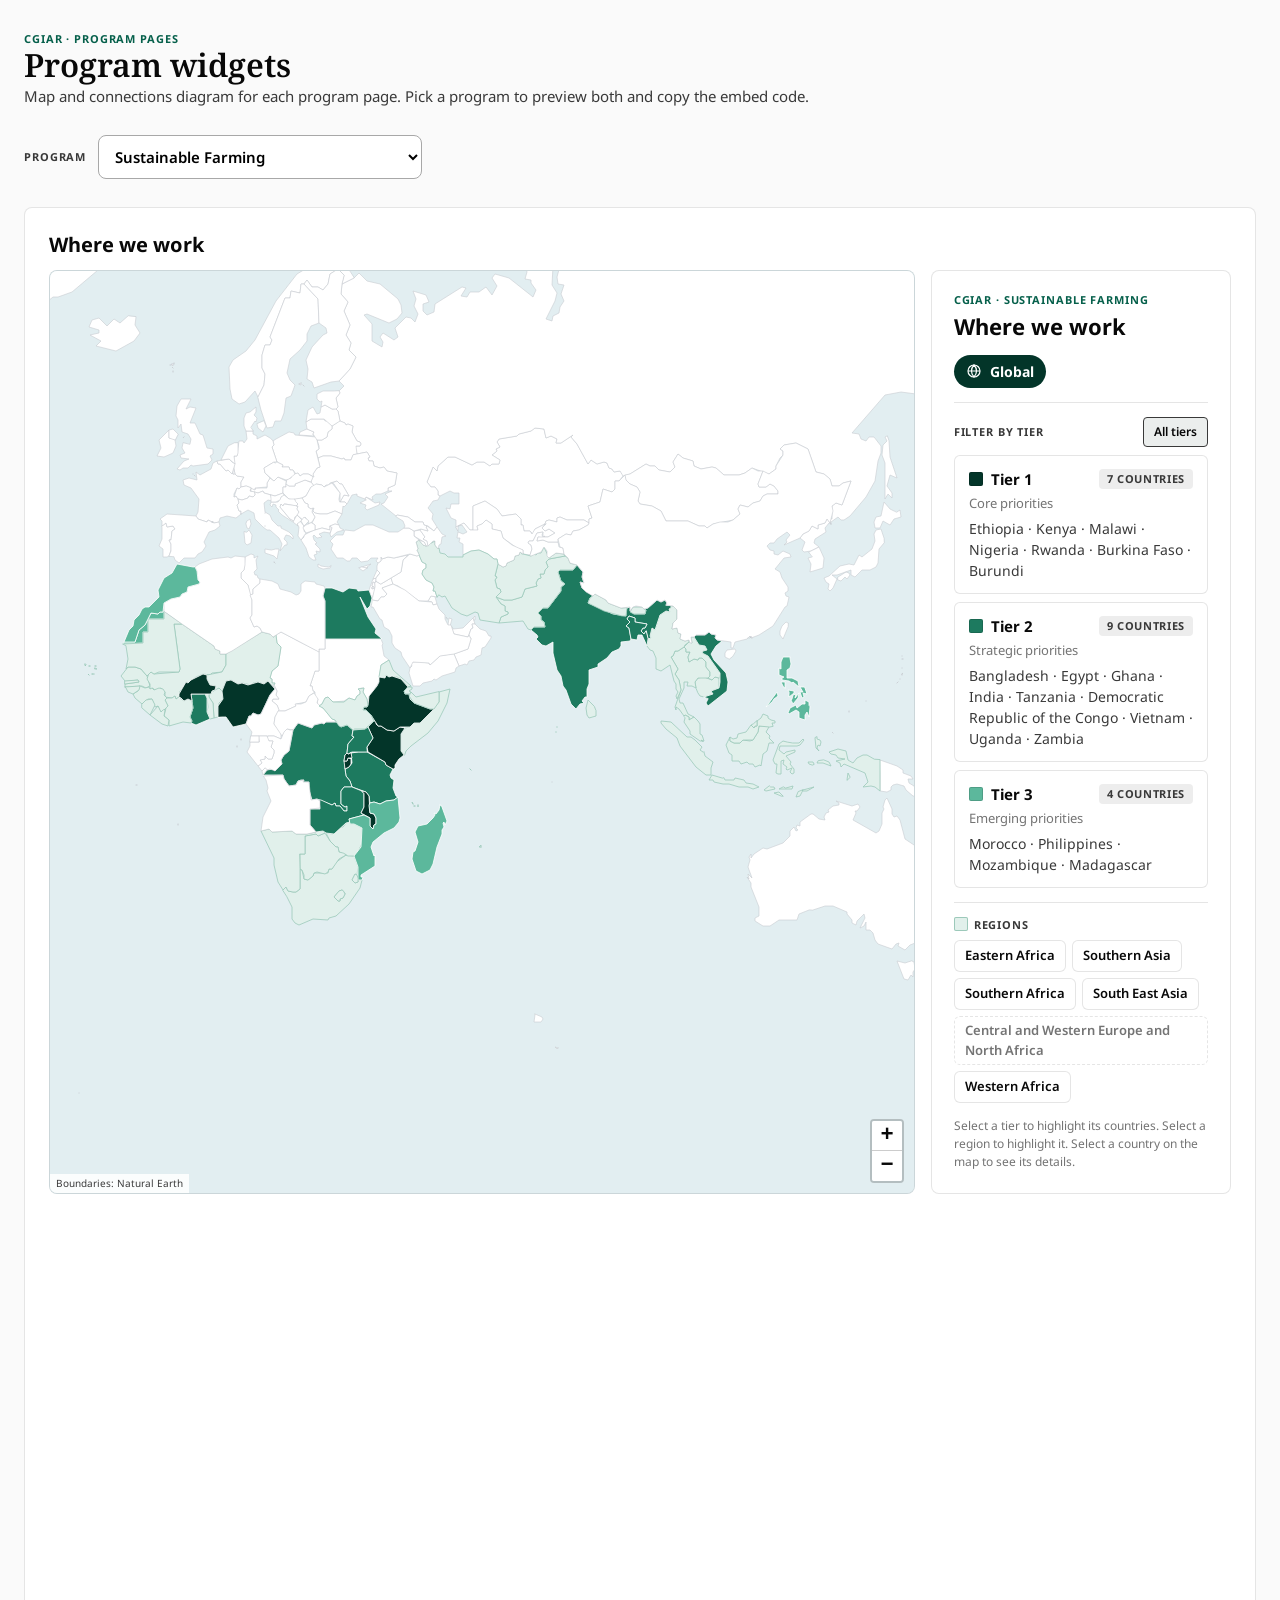
==== index.html @ 64c4a23e "Add program map and portfolio diagram widgets Static embeddable widgets for cgiar.org program pages:" ====
<!doctype html>
<html lang="en" data-theme="cgiar">
<head>
<meta charset="utf-8">
<meta name="viewport" content="width=device-width, initial-scale=1">
<title>CGIAR program widgets</title>
<link rel="stylesheet" href="https://fonts.googleapis.com/css2?family=Noto+Sans:wght@400;600;700&family=Noto+Serif:wght@400;600&display=swap">
<link rel="stylesheet" href="assets/widgets.css?v=1">
<style>
  body { background: #fafafa; }
  .demo { max-width: 1280px; margin: 0 auto; padding: 32px 24px 64px; display: flex; flex-direction: column; gap: 28px; }
  .demo h1 { font: 600 32px/1.2 var(--font-serif); margin: 0; }
  .demo h2 { font: 700 20px/1.3 var(--font-sans); margin: 0; }
  .bar { display: flex; flex-wrap: wrap; gap: 12px; align-items: center; }
  select { min-height: 44px; padding: 0 12px; border-radius: 8px; border: 1px solid #a8a8a8; font: 600 15px var(--font-sans); background: #fff; }
  .card { display: flex; flex-direction: column; gap: 12px; padding: 24px; background: #fff; border: 1px solid var(--c-line); border-radius: 8px; }
  iframe { width: 100%; border: 0; display: block; min-height: 520px; }
  pre { margin: 0; padding: 14px; background: #f3f5f4; border-radius: 6px; overflow-x: auto; font-size: 12px; line-height: 1.5; white-space: pre; }
  .copy { align-self: flex-start; min-height: 36px; padding: 0 14px; border-radius: 6px; border: 1px solid #a8a8a8; background: #fff; font-weight: 600; cursor: pointer; }
</style>
</head>
<body data-area="light">
<main class="demo">
  <div><p class="w-eyebrow">CGIAR · Program pages</p><h1>Program widgets</h1><p class="w-sub">Map and connections diagram for each program page. Pick a program to preview both and copy the embed code.</p></div>
  <div class="bar"><label for="prog" class="w-label">Program</label><select id="prog"><option value="">Portfolio overview (no focus)</option></select></div>
  <section class="card"><h2>Where we work</h2><iframe id="programMap" title="Program map" loading="lazy" scrolling="no"></iframe><pre id="mapCode"></pre><button class="copy" data-copy="mapCode" type="button">Copy map embed code</button></section>
  <section class="card"><h2>Interlinked support across CGIAR's portfolio</h2><iframe id="portfolioDiagram" title="Program connections diagram" loading="lazy" scrolling="no"></iframe><pre id="diagCode"></pre><button class="copy" data-copy="diagCode" type="button">Copy diagram embed code</button></section>
</main>
<script>
(function () {
  var base = location.href.replace(/[^/]*([?#].*)?$/, '');
  var sel = document.getElementById('prog');
  function snippet(id, src, title, h) {
    return '<iframe id="' + id + '" src="' + src + '"\n  title="' + title + '" loading="lazy" scrolling="no"\n  style="width:100%; min-height:' + h + 'px; border:0; display:block;"></iframe>\n' +
      '<script>\nwindow.addEventListener(\'message\', function (e) {\n  var f = document.getElementById(\'' + id + '\');\n' +
      '  if (f && e.source === f.contentWindow && e.data && e.data.type === \'cgiar-widget-height\') f.style.height = e.data.height + \'px\';\n});\n<\/script>';
  }
  function show() {
    var p = sel.value;
    var mapSrc = base + 'program-map.html?program=' + encodeURIComponent(p || 'sustainable-farming') + '&id=programMap';
    var diagSrc = base + 'portfolio-diagram.html?' + (p ? 'focus=' + encodeURIComponent(p) + '&' : '') + 'id=portfolioDiagram';
    document.getElementById('programMap').src = mapSrc;
    document.getElementById('portfolioDiagram').src = diagSrc;
    document.getElementById('mapCode').textContent = snippet('programMap', mapSrc, 'Where we work map', 560);
    document.getElementById('diagCode').textContent = snippet('portfolioDiagram', diagSrc, "Interlinked support across CGIAR's portfolio", 760);
  }
  window.addEventListener('message', function (e) {
    if (!e.data || e.data.type !== 'cgiar-widget-height') return;
    ['programMap', 'portfolioDiagram'].forEach(function (id) { var f = document.getElementById(id); if (f && e.source === f.contentWindow) f.style.height = e.data.height + 'px'; });
  });
  document.addEventListener('click', function (e) {
    var b = e.target.closest('[data-copy]'); if (!b) return;
    var t = document.getElementById(b.getAttribute('data-copy')).textContent;
    (navigator.clipboard ? navigator.clipboard.writeText(t) : Promise.reject()).then(function () { b.textContent = 'Copied'; setTimeout(function () { b.textContent = b.getAttribute('data-copy') === 'mapCode' ? 'Copy map embed code' : 'Copy diagram embed code'; }, 1500); }).catch(function () {});
  });
  fetch('data/portfolio.json').then(function (r) { return r.json(); }).then(function (d) {
    d.programs.forEach(function (p) { var o = document.createElement('option'); o.value = p.id; o.textContent = p.name; sel.appendChild(o); });
    var q = new URLSearchParams(location.search).get('program'); if (q) sel.value = q; else sel.value = 'sustainable-farming';
    sel.addEventListener('change', show); show();
  });
})();
</script>
</body>
</html>
---- assets/widgets.css ----
/* CGIAR program widgets: shared styles for program-map.html and portfolio-diagram.html.
   Token names follow the CGIAR design system. An iframe does not inherit the parent page's CSS,
   so this file carries its own small token layer. Colours live here, never in the JavaScript. */

/* ===== TOKENS ===== */
:root {
  --c-ink: #080808;
  --c-ink-soft: #393939;
  --c-ink-muted: #747474;
  --c-line: rgba(0, 0, 0, 0.1);
  --c-surface: #ffffff;
  --c-surface-soft: #fafafa;
  --c-green-900: #033529;   /* brand dark green */
  --c-green-700: #06604b;   /* brand mid green */
  --c-mint-400: #18f2be;    /* brand bright mint */
  --c-mint-200: #58fbd4;
  --c-mint-50: #e6fff9;
  --c-water: #e2eef1;
  --c-land: #ffffff;
  --c-land-line: #c8ccd0;
  --map-region: #e1f0eb;     /* region shading: light, sits under countries */
  --map-region-line: #9cc9ba;
  --map-country: #06604b;    /* listed countries */
  --map-select: #2f5fd0;     /* selected outline */
  --radius: 8px;
  --font-sans: 'Noto Sans', system-ui, sans-serif;
  --font-serif: 'Noto Serif', Georgia, serif;
}

/* ===== BASE ===== */
* { box-sizing: border-box; }
html, body { margin: 0; padding: 0; background: transparent; }
body { font-family: var(--font-sans); color: var(--c-ink); font-size: 15px; line-height: 1.5; -webkit-font-smoothing: antialiased; }
button { font: inherit; color: inherit; }
a { color: var(--c-green-700); }
.sr-only { position: absolute !important; width: 1px; height: 1px; padding: 0; margin: -1px; overflow: hidden; clip: rect(0 0 0 0); white-space: nowrap; border: 0; }
.w-eyebrow { font: 700 11px/1.3 var(--font-sans); letter-spacing: .08em; text-transform: uppercase; color: var(--c-green-700); margin: 0; }
.w-title { font: 700 22px/1.25 var(--font-sans); margin: 0; }
.w-sub { font-size: 15px; color: var(--c-ink-soft); margin: 0; }
.w-label { font: 700 11px/1.3 var(--font-sans); letter-spacing: .08em; text-transform: uppercase; color: var(--c-ink-soft); margin: 0; }
.w-count { padding: 3px 8px; border-radius: 4px; background: #ededed; font: 700 11px/1.3 var(--font-sans); letter-spacing: .06em; text-transform: uppercase; color: var(--c-ink-soft); white-space: nowrap; }
.w-error { padding: 24px; border: 1px solid var(--c-line); border-radius: var(--radius); background: var(--c-surface); color: var(--c-ink-soft); }

/* ===== PROGRAM MAP ===== */
.pm { display: flex; flex-wrap: wrap; gap: 16px; align-items: stretch; }
.pm-map-wrap { flex: 999 1 560px; min-width: 0; position: relative; min-height: 420px; border: 1px solid var(--c-line); border-radius: var(--radius); overflow: hidden; background: var(--c-water); }
.pm-map { position: absolute; inset: 0; background: var(--c-water); }
.pm-pill { position: absolute; top: 12px; left: 12px; z-index: 500; padding: 5px 8px; background: var(--c-surface); border: 1px solid var(--c-line); border-radius: 4px; font: 700 11px/1.3 var(--font-sans); letter-spacing: .06em; text-transform: uppercase; }
.pm-attr { position: absolute; left: 0; bottom: 0; z-index: 500; padding: 2px 6px; background: rgba(255,255,255,.85); font-size: 10px; color: var(--c-ink-soft); }
.pm-panel { flex: 1 1 300px; min-width: 0; display: flex; flex-direction: column; gap: 14px; padding: 22px; background: var(--c-surface); border: 1px solid var(--c-line); border-radius: var(--radius); }
.pm-head { display: flex; flex-direction: column; gap: 6px; }
.pm-global { align-self: flex-start; display: inline-flex; align-items: center; gap: 8px; padding: 6px 12px; border-radius: 999px; background: var(--c-green-900); color: #fff; font-weight: 700; font-size: 14px; }
.pm-global svg { width: 16px; height: 16px; }
.pm-block { display: flex; flex-direction: column; gap: 8px; padding-top: 14px; border-top: 1px solid var(--c-line); }
.pm-row { display: flex; align-items: center; justify-content: space-between; gap: 8px; }
.pm-chips { display: flex; flex-wrap: wrap; gap: 6px; margin: 0; padding: 0; list-style: none; }
.pm-chip { display: inline-flex; align-items: center; gap: 6px; min-height: 32px; padding: 4px 10px; border-radius: 6px; border: 1px solid var(--c-line); background: var(--c-surface); cursor: pointer; font-size: 13px; font-weight: 600; text-align: left; }
.pm-chip[aria-pressed="true"] { border-color: var(--c-green-900); background: var(--c-mint-50); }
.pm-chip.is-unknown { cursor: default; color: var(--c-ink-muted); border-style: dashed; }
.pm-sw { display: inline-block; width: 14px; height: 14px; flex: 0 0 14px; border-radius: 2px; box-shadow: inset 0 0 0 1px rgba(0,0,0,.15); }
.pm-sw--region { background: var(--map-region); box-shadow: inset 0 0 0 1px var(--map-region-line); }
.pm-sw--country { background: var(--map-country); }
.pm-tier { display: flex; flex-direction: column; gap: 4px; width: 100%; padding: 12px 14px; border-radius: 6px; border: 1px solid var(--c-line); background: var(--c-surface); cursor: pointer; text-align: left; }
.pm-tier[aria-pressed="true"] { border: 2px solid var(--c-green-900); padding: 11px 13px; }
.pm-tier.is-dim { opacity: .5; }
.pm-tier-name { display: flex; align-items: center; gap: 8px; font-weight: 700; font-size: 15px; }
.pm-tier-desc { font-size: 13px; color: var(--c-ink-muted); }
.pm-list { font-size: 14px; color: var(--c-ink-soft); }
.pm-countries { margin: 0; padding: 0; list-style: none; display: flex; flex-wrap: wrap; gap: 2px 6px; font-size: 14px; }
.pm-country { border: 0; background: none; padding: 2px 0; cursor: pointer; color: var(--c-ink-soft); text-align: left; }
.pm-country:hover, .pm-country:focus-visible, .pm-country[aria-pressed="true"] { color: var(--c-green-700); text-decoration: underline; }
.pm-country:not(:last-child)::after { content: ' ·'; color: var(--c-ink-muted); }
.pm-reset { padding: 5px 10px; border-radius: 4px; border: 1px solid #a8a8a8; background: var(--c-surface); cursor: pointer; font-size: 12px; font-weight: 600; }
.pm-reset[aria-pressed="true"] { border-color: var(--c-ink-soft); background: #ebeeed; }
.pm-sel { display: flex; flex-direction: column; gap: 4px; padding-top: 14px; border-top: 1px solid var(--c-line); }
.pm-sel-name { font: 600 20px/1.3 var(--font-sans); }
.pm-sel-lines { margin: 0; padding: 0; list-style: none; font-size: 14px; color: var(--c-ink-soft); }
.pm-note { font-size: 12px; color: var(--c-ink-muted); margin: 0; }
.pm-tip { font: 700 12px/1.3 var(--font-sans) !important; padding: 4px 8px !important; border-radius: 4px !important; border: 1px solid var(--c-line) !important; box-shadow: 0 2px 6px rgba(0,0,0,.15) !important; }
.leaflet-container { font-family: var(--font-sans); background: var(--c-water); }
.leaflet-control-zoom a { color: var(--c-ink) !important; }
@media (max-width: 720px) { .pm-map-wrap { min-height: 340px; } }

/* ===== PORTFOLIO DIAGRAM ===== */
.pd { display: flex; flex-wrap: wrap; gap: 24px 48px; align-items: center; }
.pd-stage-wrap { flex: 1 1 520px; min-width: 0; display: flex; flex-direction: column; gap: 12px; }
.pd-stage { position: relative; width: 100%; max-width: 640px; margin: 0 auto; aspect-ratio: 1 / 1; }
.pd-stage svg { position: absolute; inset: 0; width: 100%; height: 100%; overflow: visible; }
.pd-node { position: absolute; transform: translate(-50%, -50%); max-width: 148px; min-height: 44px; padding: 8px 14px; border-radius: 22px; border: 2px solid var(--c-green-900); background: var(--c-surface); color: var(--c-ink); font: 600 14px/1.25 var(--font-sans); text-align: center; cursor: pointer; transition: opacity .3s ease, background-color .2s ease; }
.pd-node--scaling { background: var(--c-mint-400); border-color: var(--c-mint-400); }
.pd-node--acc { border-color: var(--c-green-700); background: var(--c-green-700); color: #fff; font-size: 13px; max-width: 128px; padding: 8px 12px; }
.pd-node--hub { width: 132px; height: 132px; max-width: none; border-radius: 50%; border: 0; background: var(--c-green-900); color: #fff; display: flex; align-items: center; justify-content: center; padding: 12px; font: 600 17px/1.2 var(--font-serif); }
.pd-node[aria-pressed="true"]:not(.pd-node--hub) { background: var(--c-green-900); border-color: var(--c-green-900); color: var(--c-mint-200); }
.pd-node--hub[aria-pressed="true"] { box-shadow: 0 0 0 8px rgba(24, 242, 190, .35); }
/* Dimmed nodes stay readable (text contrast above 4.5:1). */
.pd-node.is-dim { opacity: .65; }
.pd-node--acc.is-dim { opacity: 1; background: #d6ebe5; border-color: #d6ebe5; color: var(--c-green-700); }
.pd-node:focus-visible { outline: 3px solid var(--map-select); outline-offset: 3px; }
.pd-line { fill: none; stroke: #a8a8a8; stroke-width: 1.5; transition: opacity .35s ease; }
.pd-line--mesh { stroke: var(--c-green-700); stroke-width: 1.2; opacity: .28; }
.pd-hi { fill: none; stroke: var(--c-green-700); stroke-width: 4; stroke-linecap: round; }
.pd-flow { fill: none; stroke: var(--c-mint-400); stroke-width: 4; stroke-linecap: round; stroke-dasharray: 10 26; animation: pdFlow 1.1s linear infinite; }
.pd-orbit { fill: none; stroke: rgba(0,0,0,.1); stroke-width: 1.5; stroke-dasharray: 2 10; }
.has-sel .pd-line { opacity: .12; }
.has-sel .pd-line--mesh { opacity: .08; }
@keyframes pdFlow { to { stroke-dashoffset: -36; } }
@keyframes pdPop { from { opacity: 0; transform: translate(-50%, -50%) scale(.55); } to { opacity: 1; transform: translate(-50%, -50%) scale(1); } }
.pd-anim .pd-node { animation: pdPop .5s cubic-bezier(.2,.8,.3,1.2) backwards; }
.pd-paused .pd-flow { animation-play-state: paused; }
@media (prefers-reduced-motion: reduce) { .pd-flow, .pd-anim .pd-node { animation: none !important; } }
.pd-foot { display: flex; flex-wrap: wrap; align-items: center; justify-content: space-between; gap: 12px 20px; max-width: 640px; width: 100%; margin: 0 auto; }
.pd-legend { display: flex; flex-wrap: wrap; gap: 8px 18px; margin: 0; padding: 0; list-style: none; font-size: 13px; color: var(--c-ink-soft); }
.pd-legend li { display: inline-flex; align-items: center; gap: 8px; }
.pd-key { display: inline-block; width: 26px; height: 14px; border-radius: 7px; border: 2px solid var(--c-green-900); background: #fff; }
.pd-key--scaling { background: var(--c-mint-400); border-color: var(--c-mint-400); }
.pd-key--acc { background: var(--c-green-700); border-color: var(--c-green-700); }
.pd-key--hub { width: 14px; border-radius: 50%; background: var(--c-green-900); border-color: var(--c-green-900); }
.pd-btn { min-height: 40px; padding: 0 16px; border-radius: 8px; border: 1px solid #a8a8a8; background: var(--c-surface); font-weight: 600; font-size: 14px; cursor: pointer; }
.pd-panel { flex: 1 1 320px; min-width: 0; display: flex; flex-direction: column; gap: 14px; }
.pd-badge { align-self: flex-start; padding: 4px 10px; border-radius: 4px; font: 700 12px/1.3 var(--font-sans); letter-spacing: .04em; text-transform: uppercase; background: var(--c-green-900); color: var(--c-mint-200); }
.pd-badge--scaling { background: var(--c-mint-400); color: var(--c-ink); }
.pd-badge--acc { background: var(--c-green-700); color: #fff; }
.pd-name { margin: 0; font: 600 22px/1.25 var(--font-serif); }
.pd-desc { margin: 0; color: var(--c-ink-soft); }
.pd-links { display: flex; flex-wrap: wrap; gap: 8px; margin: 0; padding: 0; list-style: none; }
.pd-link { min-height: 32px; padding: 4px 10px; border-radius: 8px; border: 1px solid var(--c-line); background: var(--c-surface-soft); font-weight: 600; font-size: 13px; cursor: pointer; }
.pd-cta { align-self: flex-start; display: inline-flex; align-items: center; gap: 8px; min-height: 44px; padding: 0 18px; border-radius: 8px; background: var(--c-green-900); color: var(--c-mint-200); font-weight: 700; text-decoration: none; }
.pd-cta svg { width: 18px; height: 18px; }
@media (max-width: 640px) {
  .pd-node { font-size: 10px; line-height: 1.2; max-width: 84px; min-height: 0; padding: 4px 6px; border-width: 1.5px; }
  .pd-node--acc { max-width: 76px; }
  .pd-node--hub { width: 68px; height: 68px; padding: 6px; font-size: 12px; }
}
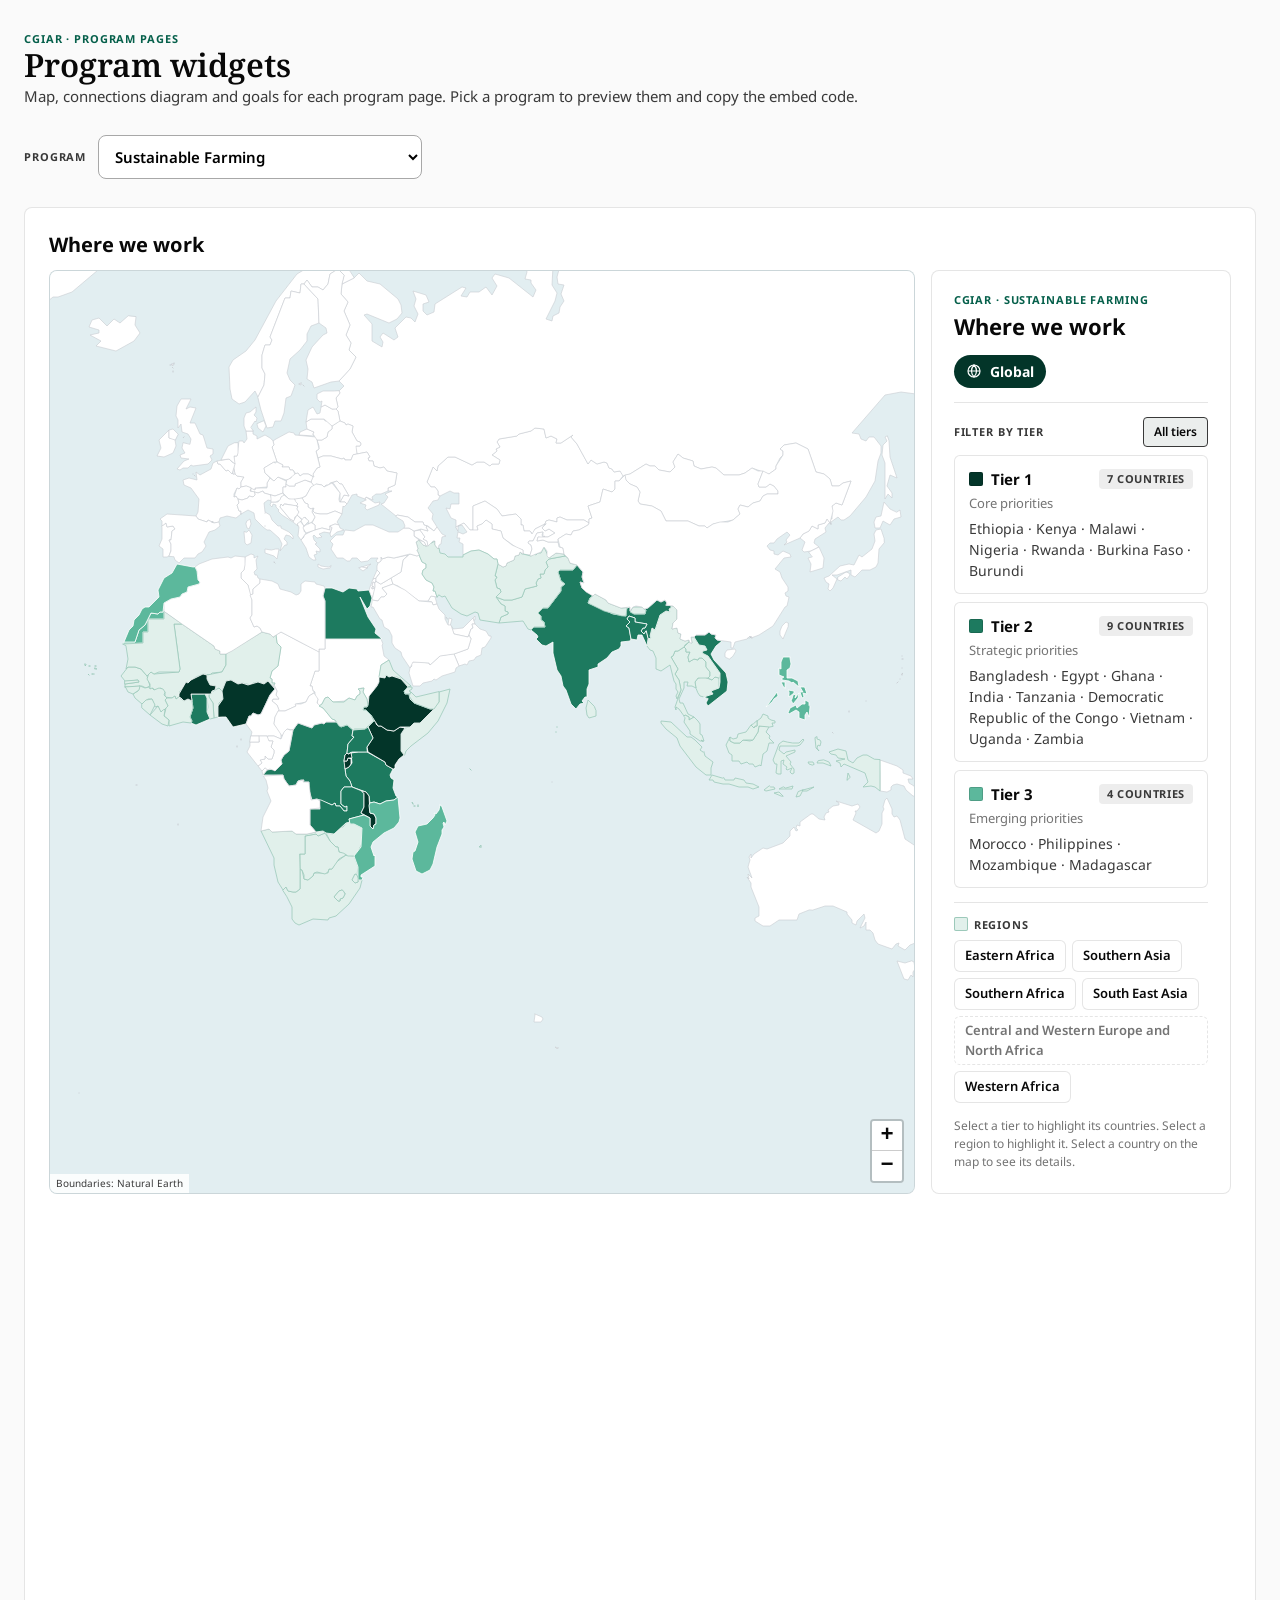
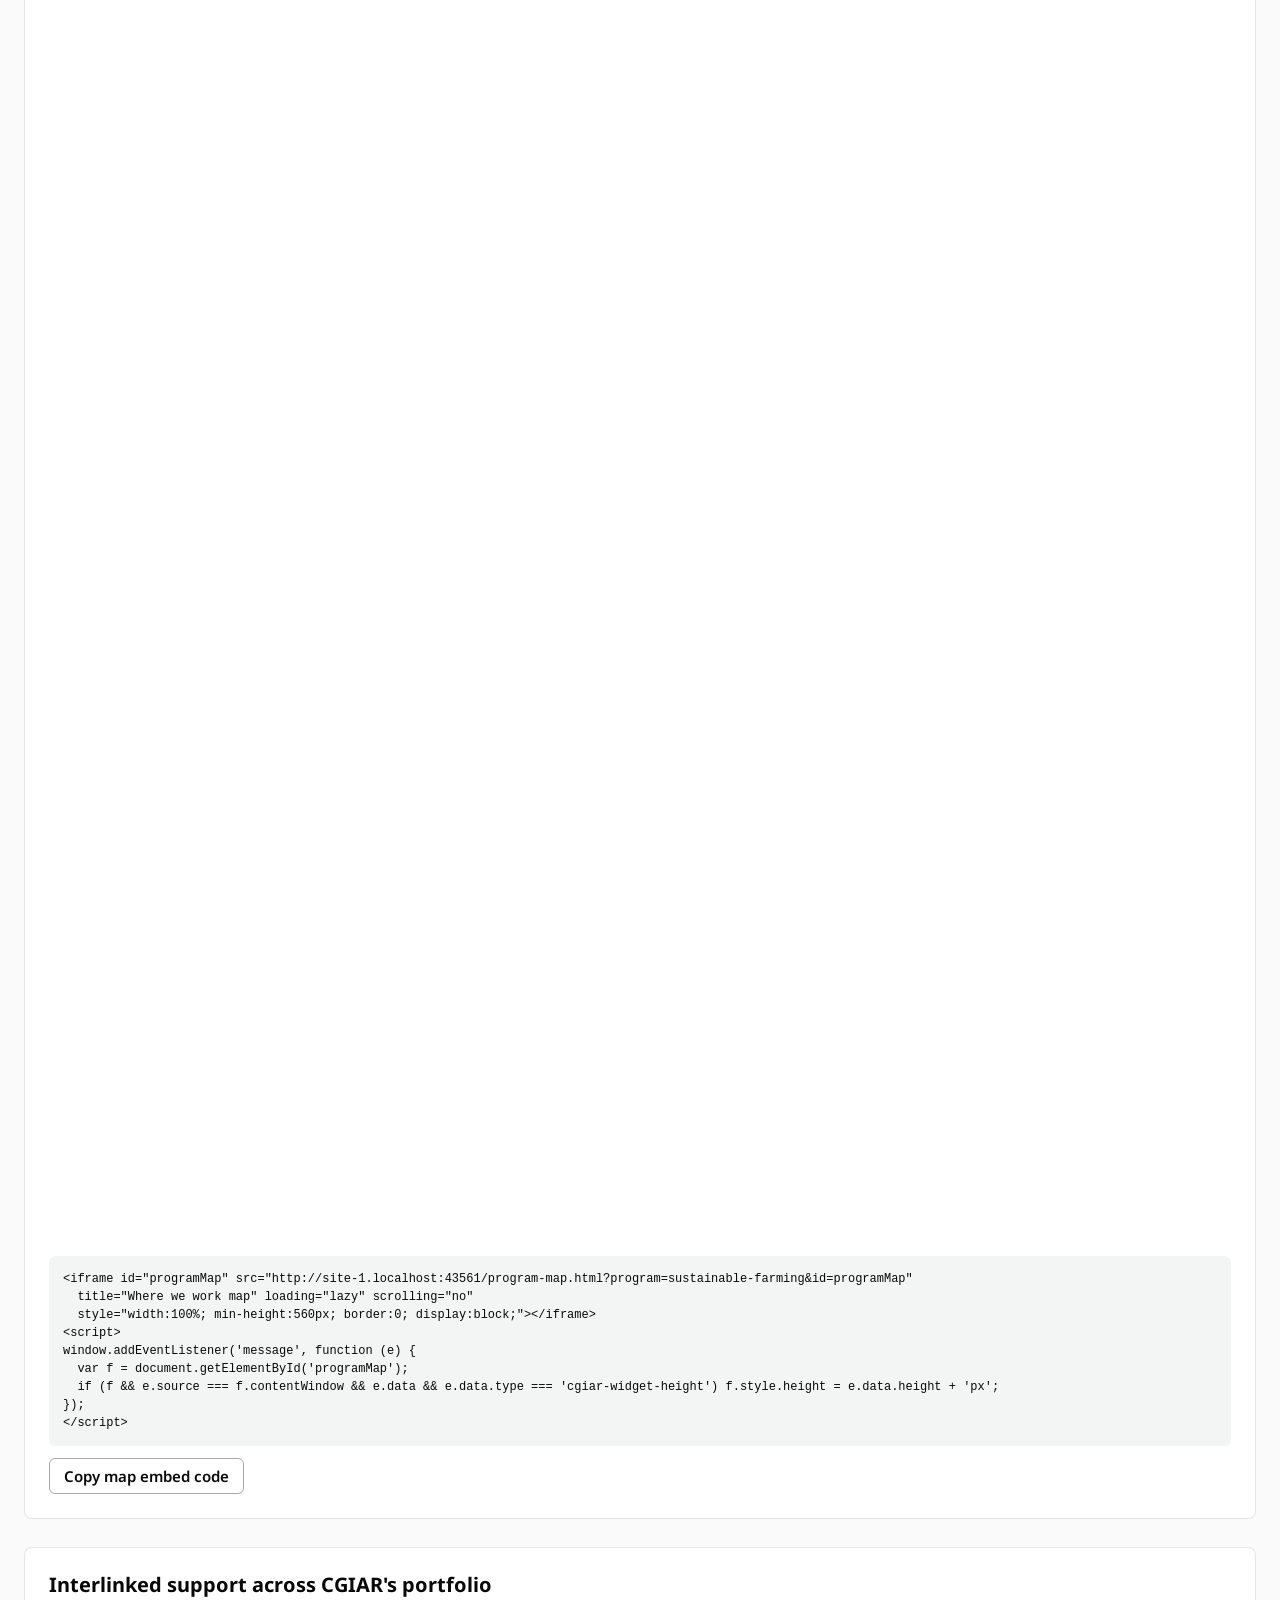
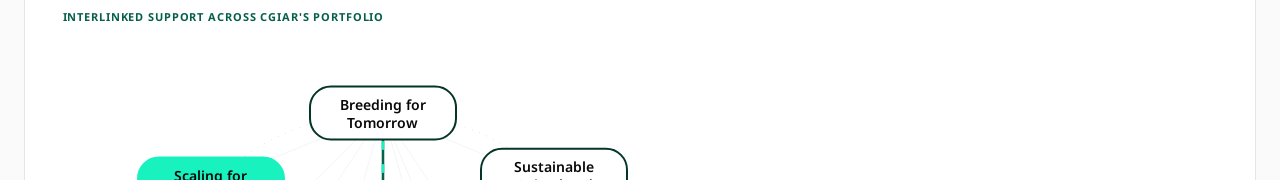
==== commit 1cd3dea1: "Add Our goals widget New program-goals.html shows the "Our goals" figures from each program page, fr" ====
--- a/index.html
+++ b/index.html
@@ -5,7 +5,7 @@
 <meta name="viewport" content="width=device-width, initial-scale=1">
 <title>CGIAR program widgets</title>
 <link rel="stylesheet" href="https://fonts.googleapis.com/css2?family=Noto+Sans:wght@400;600;700&family=Noto+Serif:wght@400;600&display=swap">
-<link rel="stylesheet" href="assets/widgets.css?v=1">
+<link rel="stylesheet" href="assets/widgets.css?v=2">
 <style>
   body { background: #fafafa; }
   .demo { max-width: 1280px; margin: 0 auto; padding: 32px 24px 64px; display: flex; flex-direction: column; gap: 28px; }
@@ -15,16 +15,18 @@
   select { min-height: 44px; padding: 0 12px; border-radius: 8px; border: 1px solid #a8a8a8; font: 600 15px var(--font-sans); background: #fff; }
   .card { display: flex; flex-direction: column; gap: 12px; padding: 24px; background: #fff; border: 1px solid var(--c-line); border-radius: 8px; }
   iframe { width: 100%; border: 0; display: block; min-height: 520px; }
+  iframe.short { min-height: 0; height: 320px; }
   pre { margin: 0; padding: 14px; background: #f3f5f4; border-radius: 6px; overflow-x: auto; font-size: 12px; line-height: 1.5; white-space: pre; }
   .copy { align-self: flex-start; min-height: 36px; padding: 0 14px; border-radius: 6px; border: 1px solid #a8a8a8; background: #fff; font-weight: 600; cursor: pointer; }
 </style>
 </head>
 <body data-area="light">
 <main class="demo">
-  <div><p class="w-eyebrow">CGIAR · Program pages</p><h1>Program widgets</h1><p class="w-sub">Map and connections diagram for each program page. Pick a program to preview both and copy the embed code.</p></div>
+  <div><p class="w-eyebrow">CGIAR · Program pages</p><h1>Program widgets</h1><p class="w-sub">Map, connections diagram and goals for each program page. Pick a program to preview them and copy the embed code.</p></div>
   <div class="bar"><label for="prog" class="w-label">Program</label><select id="prog"><option value="">Portfolio overview (no focus)</option></select></div>
   <section class="card"><h2>Where we work</h2><iframe id="programMap" title="Program map" loading="lazy" scrolling="no"></iframe><pre id="mapCode"></pre><button class="copy" data-copy="mapCode" type="button">Copy map embed code</button></section>
   <section class="card"><h2>Interlinked support across CGIAR's portfolio</h2><iframe id="portfolioDiagram" title="Program connections diagram" loading="lazy" scrolling="no"></iframe><pre id="diagCode"></pre><button class="copy" data-copy="diagCode" type="button">Copy diagram embed code</button></section>
+  <section class="card"><h2>Our goals</h2><iframe id="programGoals" class="short" title="Program goals" loading="lazy" scrolling="no"></iframe><pre id="goalsCode"></pre><button class="copy" data-copy="goalsCode" type="button">Copy goals embed code</button></section>
 </main>
 <script>
 (function () {
@@ -39,19 +41,22 @@
     var p = sel.value;
     var mapSrc = base + 'program-map.html?program=' + encodeURIComponent(p || 'sustainable-farming') + '&id=programMap';
     var diagSrc = base + 'portfolio-diagram.html?' + (p ? 'focus=' + encodeURIComponent(p) + '&' : '') + 'id=portfolioDiagram';
+    var goalsSrc = base + 'program-goals.html?program=' + encodeURIComponent(p || 'sustainable-farming') + '&id=programGoals';
     document.getElementById('programMap').src = mapSrc;
+    document.getElementById('programGoals').src = goalsSrc;
     document.getElementById('portfolioDiagram').src = diagSrc;
     document.getElementById('mapCode').textContent = snippet('programMap', mapSrc, 'Where we work map', 560);
     document.getElementById('diagCode').textContent = snippet('portfolioDiagram', diagSrc, "Interlinked support across CGIAR's portfolio", 760);
+    document.getElementById('goalsCode').textContent = snippet('programGoals', goalsSrc, 'Our goals', 320);
   }
   window.addEventListener('message', function (e) {
     if (!e.data || e.data.type !== 'cgiar-widget-height') return;
-    ['programMap', 'portfolioDiagram'].forEach(function (id) { var f = document.getElementById(id); if (f && e.source === f.contentWindow) f.style.height = e.data.height + 'px'; });
+    ['programMap', 'portfolioDiagram', 'programGoals'].forEach(function (id) { var f = document.getElementById(id); if (f && e.source === f.contentWindow) f.style.height = e.data.height + 'px'; });
   });
   document.addEventListener('click', function (e) {
     var b = e.target.closest('[data-copy]'); if (!b) return;
     var t = document.getElementById(b.getAttribute('data-copy')).textContent;
-    (navigator.clipboard ? navigator.clipboard.writeText(t) : Promise.reject()).then(function () { b.textContent = 'Copied'; setTimeout(function () { b.textContent = b.getAttribute('data-copy') === 'mapCode' ? 'Copy map embed code' : 'Copy diagram embed code'; }, 1500); }).catch(function () {});
+    (navigator.clipboard ? navigator.clipboard.writeText(t) : Promise.reject()).then(function () { b.textContent = 'Copied'; setTimeout(function () { b.textContent = { mapCode: 'Copy map embed code', diagCode: 'Copy diagram embed code', goalsCode: 'Copy goals embed code' }[b.getAttribute('data-copy')]; }, 1500); }).catch(function () {});
   });
   fetch('data/portfolio.json').then(function (r) { return r.json(); }).then(function (d) {
     d.programs.forEach(function (p) { var o = document.createElement('option'); o.value = p.id; o.textContent = p.name; sel.appendChild(o); });
--- a/assets/widgets.css
+++ b/assets/widgets.css
@@ -1,4 +1,4 @@
-/* CGIAR program widgets: shared styles for program-map.html and portfolio-diagram.html.
+/* CGIAR program widgets: shared styles for program-map.html, portfolio-diagram.html and program-goals.html.
    Token names follow the CGIAR design system. An iframe does not inherit the parent page's CSS,
    so this file carries its own small token layer. Colours live here, never in the JavaScript. */
 
@@ -15,6 +15,7 @@
   --c-mint-400: #18f2be;    /* brand bright mint */
   --c-mint-200: #58fbd4;
   --c-mint-50: #e6fff9;
+  --c-divider: rgba(0, 0, 0, 0.2);
   --c-water: #e2eef1;
   --c-land: #ffffff;
   --c-land-line: #c8ccd0;
@@ -131,3 +132,31 @@
   .pd-node--acc { max-width: 76px; }
   .pd-node--hub { width: 68px; height: 68px; padding: 6px; font-size: 12px; }
 }
+
+/* ===== PROGRAM GOALS ===== */
+/* Matches the "Our goals" facts section on cgiar.org program pages. */
+.pg--panel { background: var(--c-mint-50); padding: 24px 24px 40px; }
+.pg-title { font: 700 13px/1.3 var(--font-sans); letter-spacing: .1em; text-transform: uppercase; color: var(--c-green-700); margin: 0; }
+.pg-intro { font-size: 18px; line-height: 1.5; color: var(--c-ink-soft); margin: 24px 0 0; max-width: 40em; }
+/* The clip hides the divider on the first item of each row. */
+.pg-clip { overflow: hidden; margin-top: 64px; }
+.pg-list { list-style: none; margin: 0 -16px; padding: 0; display: grid; grid-template-columns: 1fr; row-gap: 32px; }
+.pg-item { padding: 0 16px; border-left: 1px solid var(--c-divider); min-width: 0; }
+.pg-item p { margin: 0; }
+.pg-fact { font: 300 clamp(36px, 4.2vw, 48px)/1.2 var(--font-serif); color: var(--c-ink); overflow-wrap: anywhere; }
+.pg-headline { font-weight: 600; font-size: 16px; line-height: 1.3; color: var(--c-ink); margin-top: 20px !important; }
+.pg-text { font-size: 16px; line-height: 1.3; color: var(--c-ink-soft); margin-top: 20px !important; }
+.pg-headline + .pg-text { margin-top: 6px !important; }
+.pg-item--text .pg-text { margin-top: 0 !important; color: var(--c-ink); font-size: 18px; line-height: 1.45; }
+@media (min-width: 560px) {
+  .pg-list--n2, .pg-list--n4 { grid-template-columns: repeat(2, 1fr); }
+  .pg-list--n3 { grid-template-columns: repeat(3, 1fr); }
+}
+@media (min-width: 900px) {
+  .pg-list--n4 { grid-template-columns: repeat(4, 1fr); }
+}
+@media (max-width: 559px) {
+  .pg--panel { padding: 24px 16px 32px; }
+  .pg-intro { margin-top: 16px; }
+  .pg-clip { margin-top: 32px; }
+}
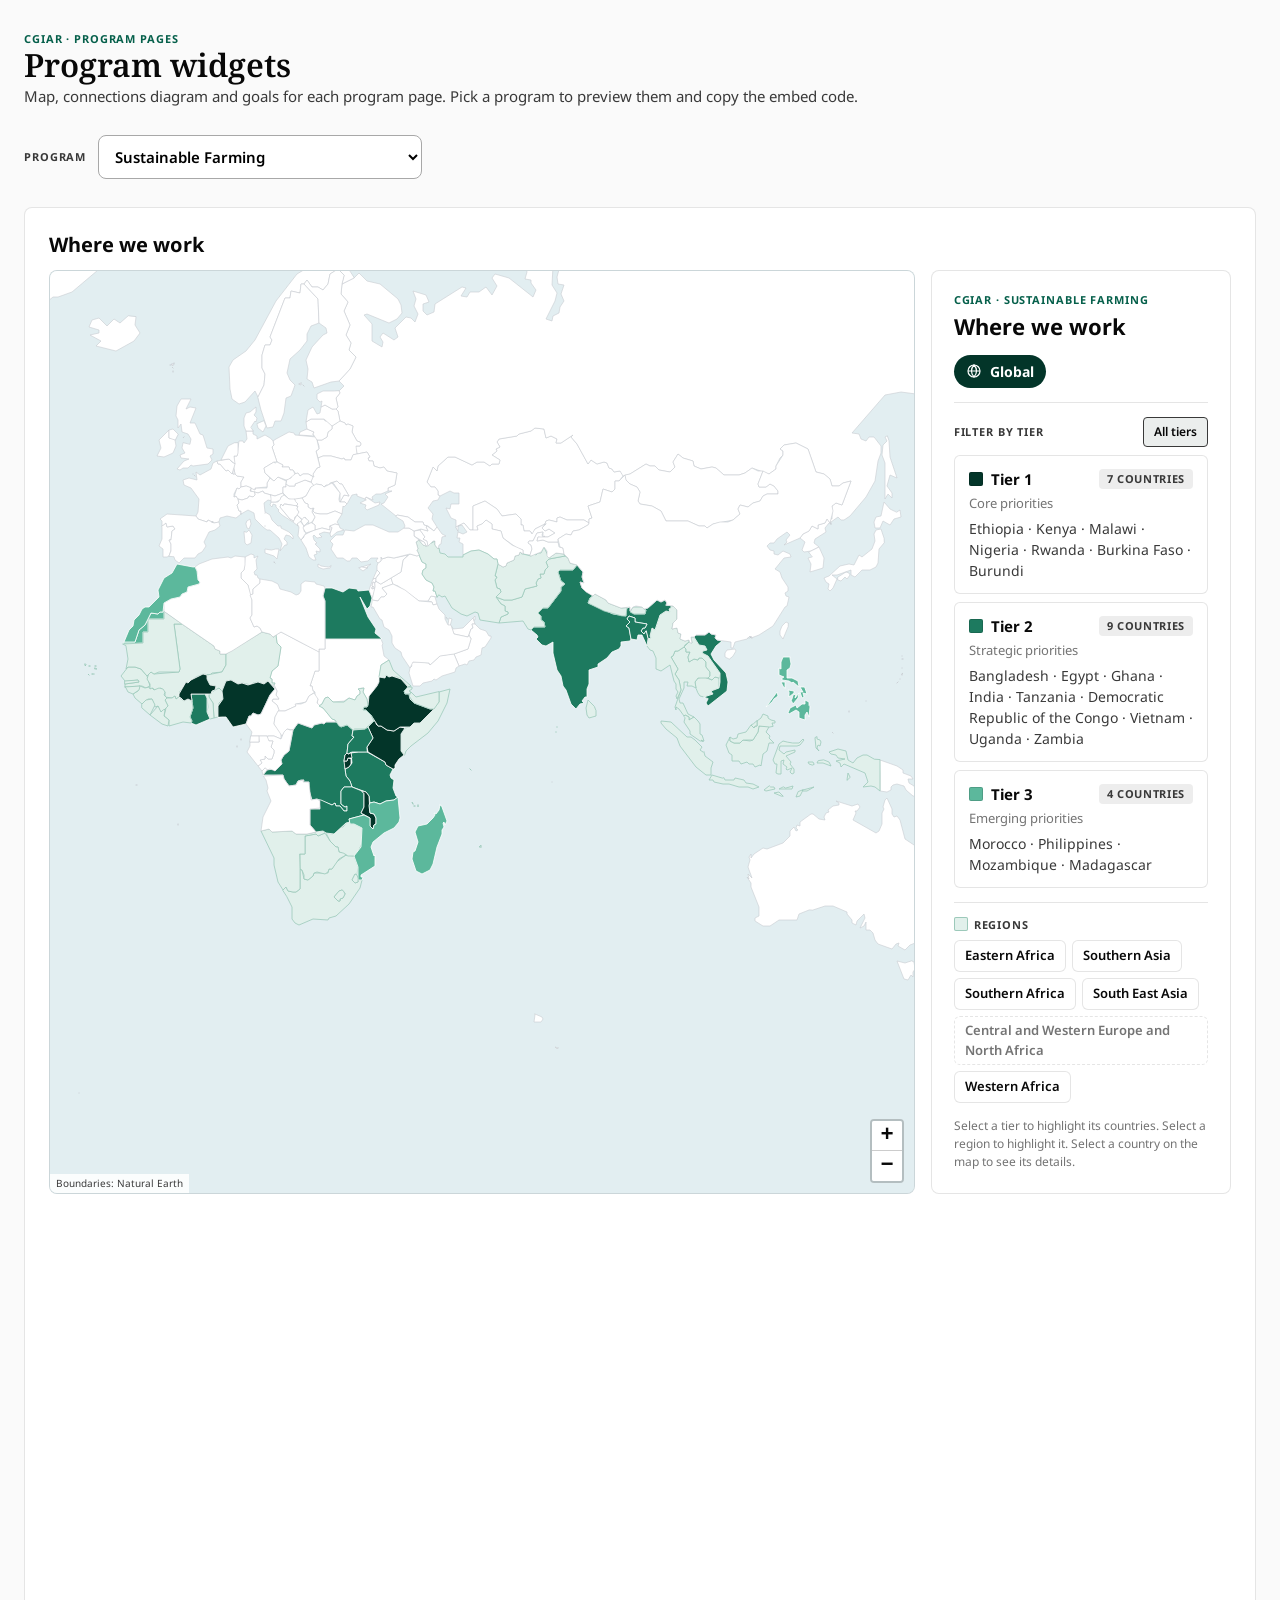
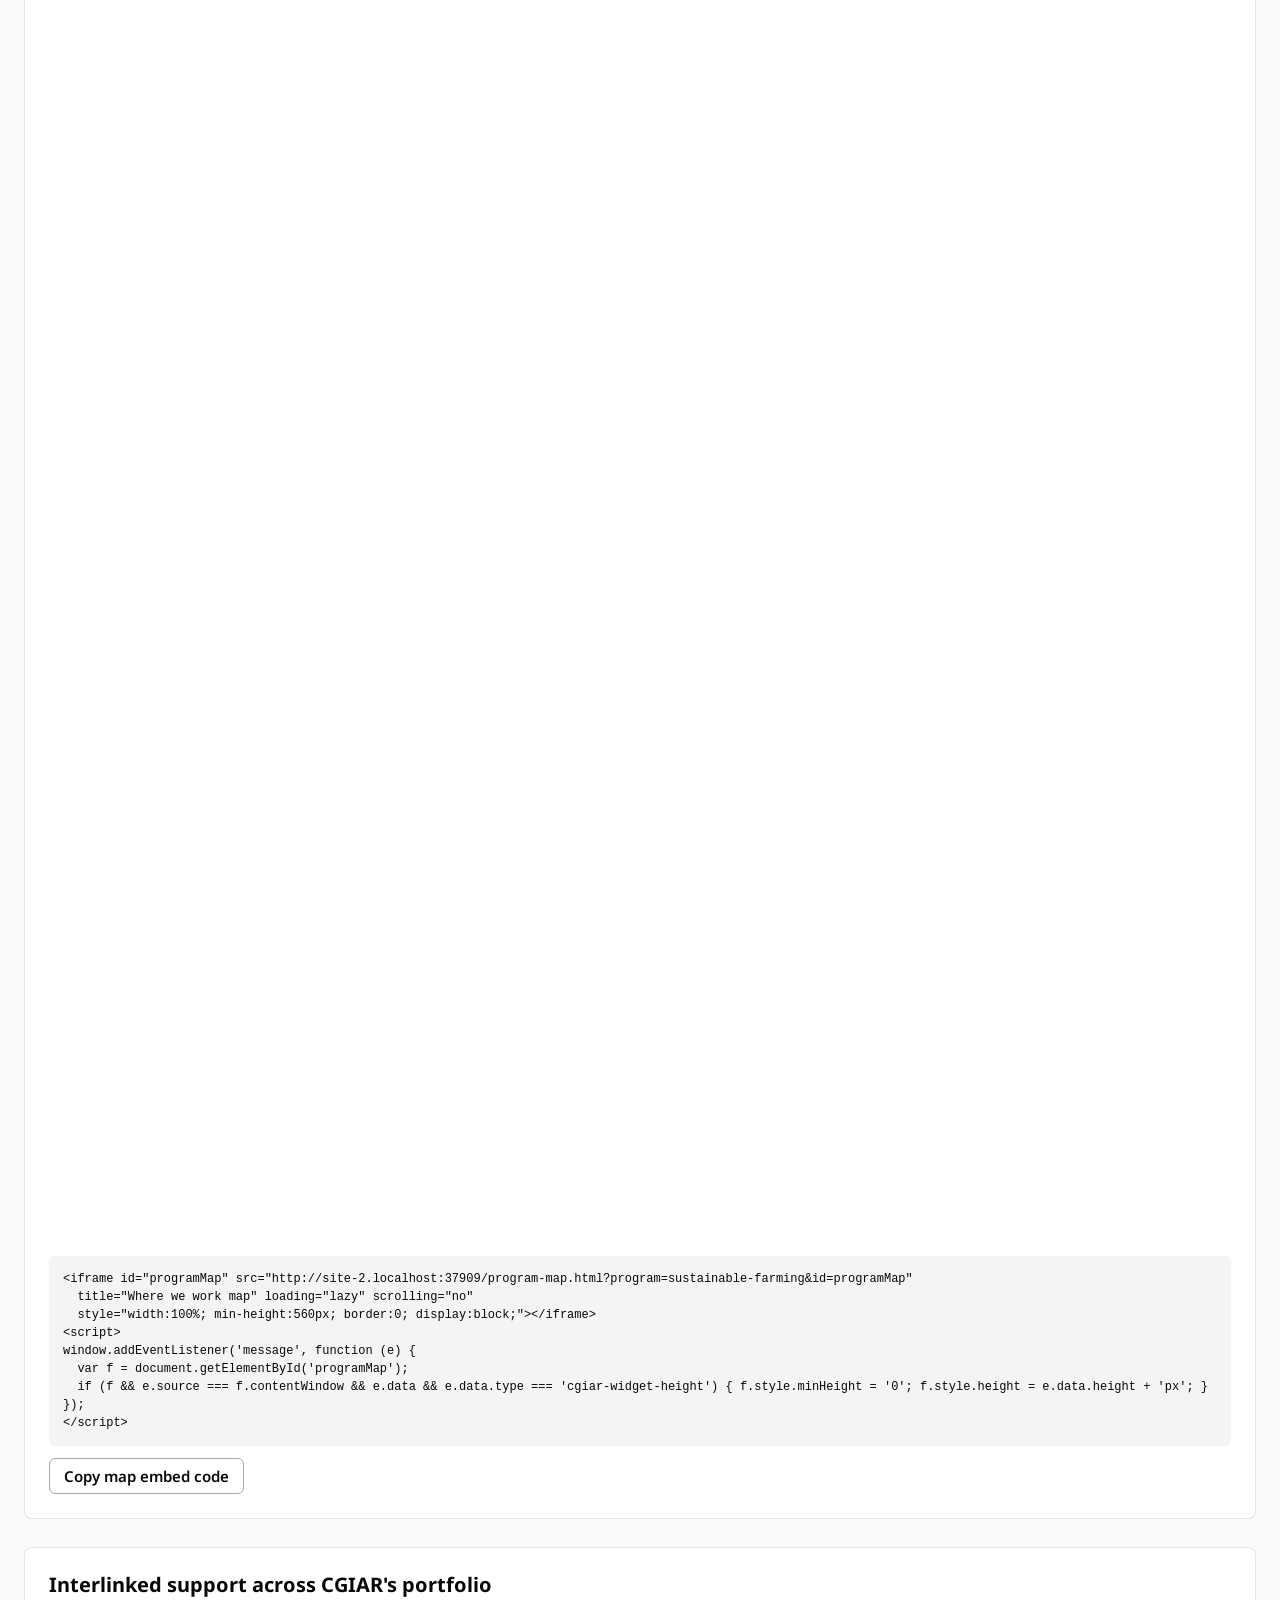
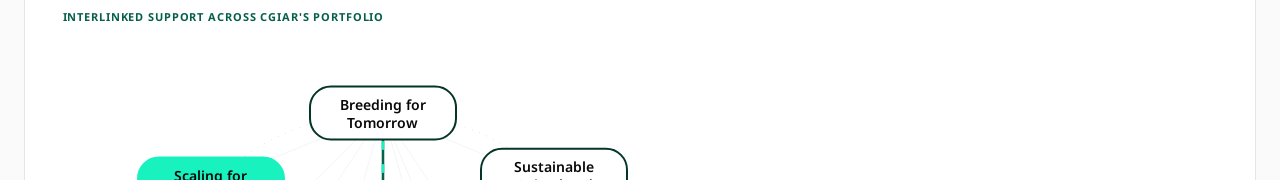
==== commit c210ea4b: "Clear min-height in the embed snippet so the iframe can shrink The parent page's min-height overrode" ====
--- a/index.html
+++ b/index.html
@@ -35,7 +35,7 @@
   function snippet(id, src, title, h) {
     return '<iframe id="' + id + '" src="' + src + '"\n  title="' + title + '" loading="lazy" scrolling="no"\n  style="width:100%; min-height:' + h + 'px; border:0; display:block;"></iframe>\n' +
       '<script>\nwindow.addEventListener(\'message\', function (e) {\n  var f = document.getElementById(\'' + id + '\');\n' +
-      '  if (f && e.source === f.contentWindow && e.data && e.data.type === \'cgiar-widget-height\') f.style.height = e.data.height + \'px\';\n});\n<\/script>';
+      '  if (f && e.source === f.contentWindow && e.data && e.data.type === \'cgiar-widget-height\') { f.style.minHeight = \'0\'; f.style.height = e.data.height + \'px\'; }\n});\n<\/script>';
   }
   function show() {
     var p = sel.value;
@@ -51,7 +51,7 @@
   }
   window.addEventListener('message', function (e) {
     if (!e.data || e.data.type !== 'cgiar-widget-height') return;
-    ['programMap', 'portfolioDiagram', 'programGoals'].forEach(function (id) { var f = document.getElementById(id); if (f && e.source === f.contentWindow) f.style.height = e.data.height + 'px'; });
+    ['programMap', 'portfolioDiagram', 'programGoals'].forEach(function (id) { var f = document.getElementById(id); if (f && e.source === f.contentWindow) { f.style.minHeight = '0'; f.style.height = e.data.height + 'px'; } });
   });
   document.addEventListener('click', function (e) {
     var b = e.target.closest('[data-copy]'); if (!b) return;
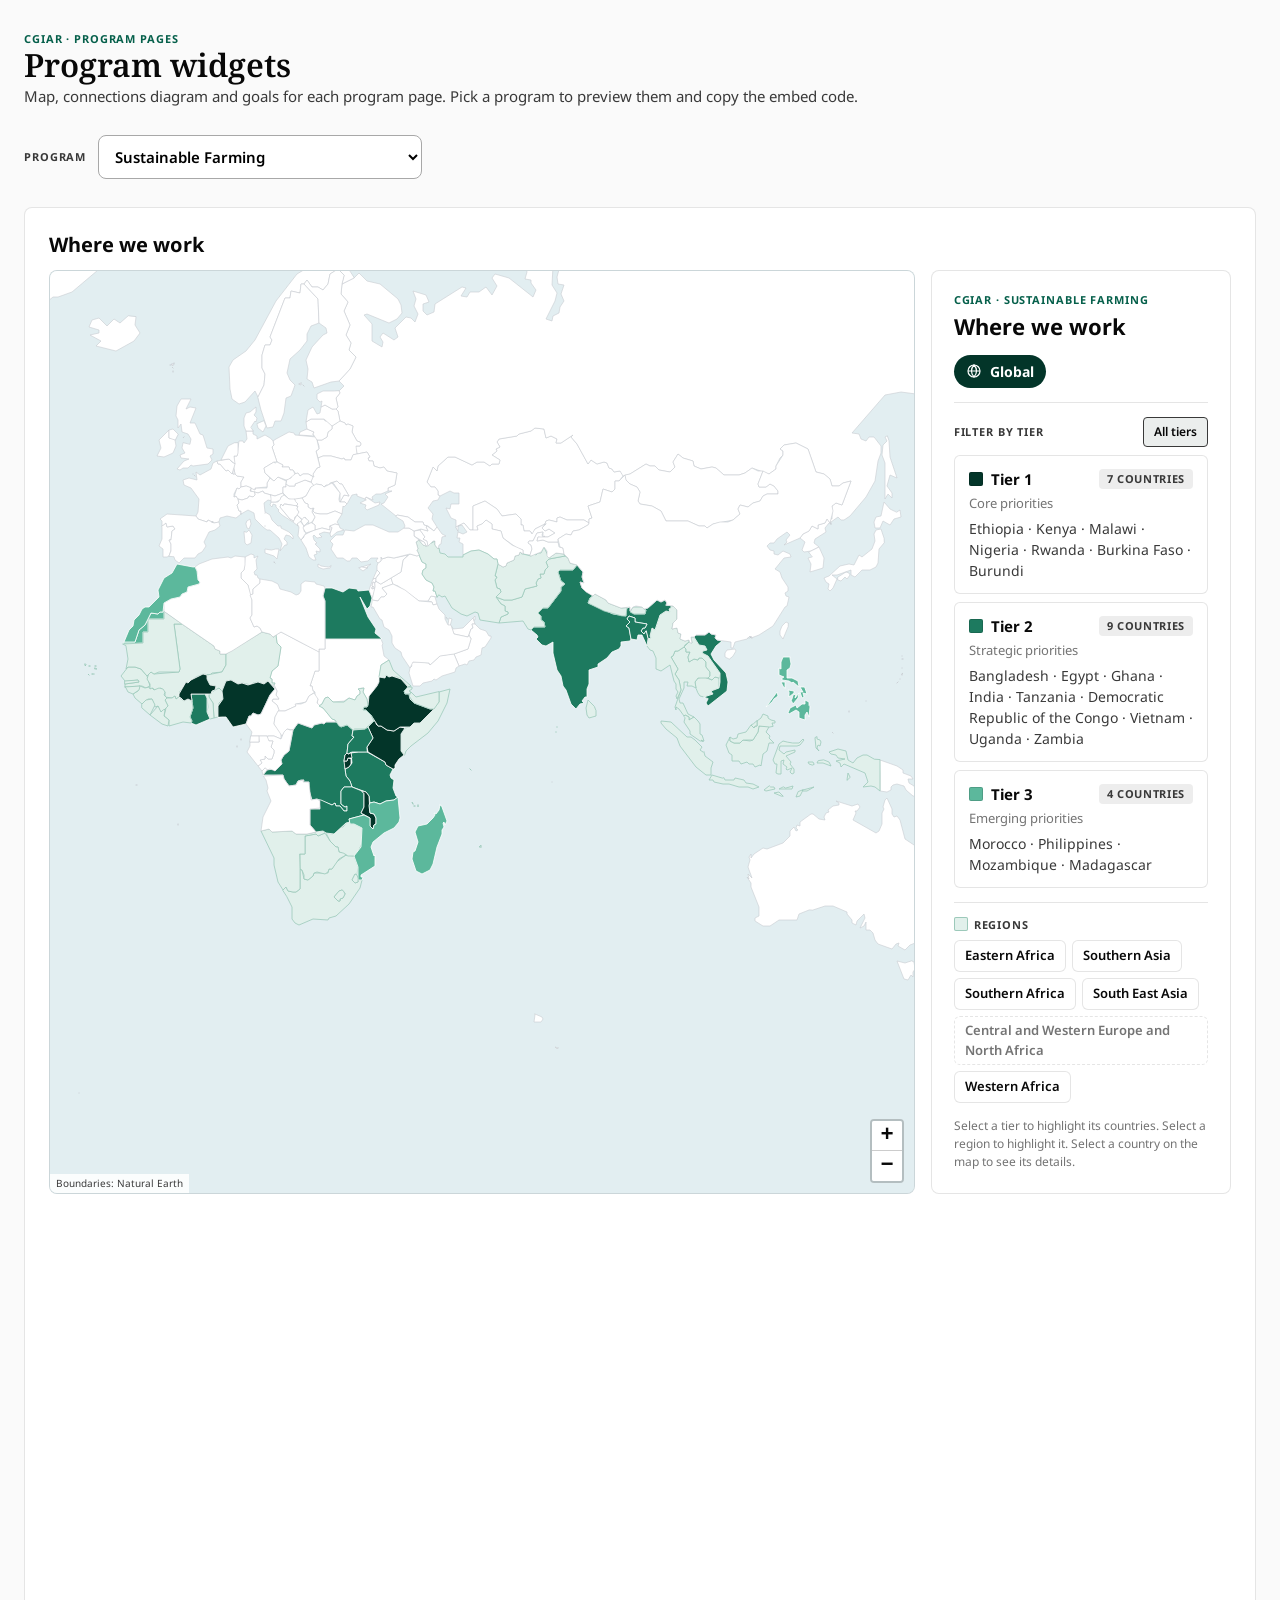
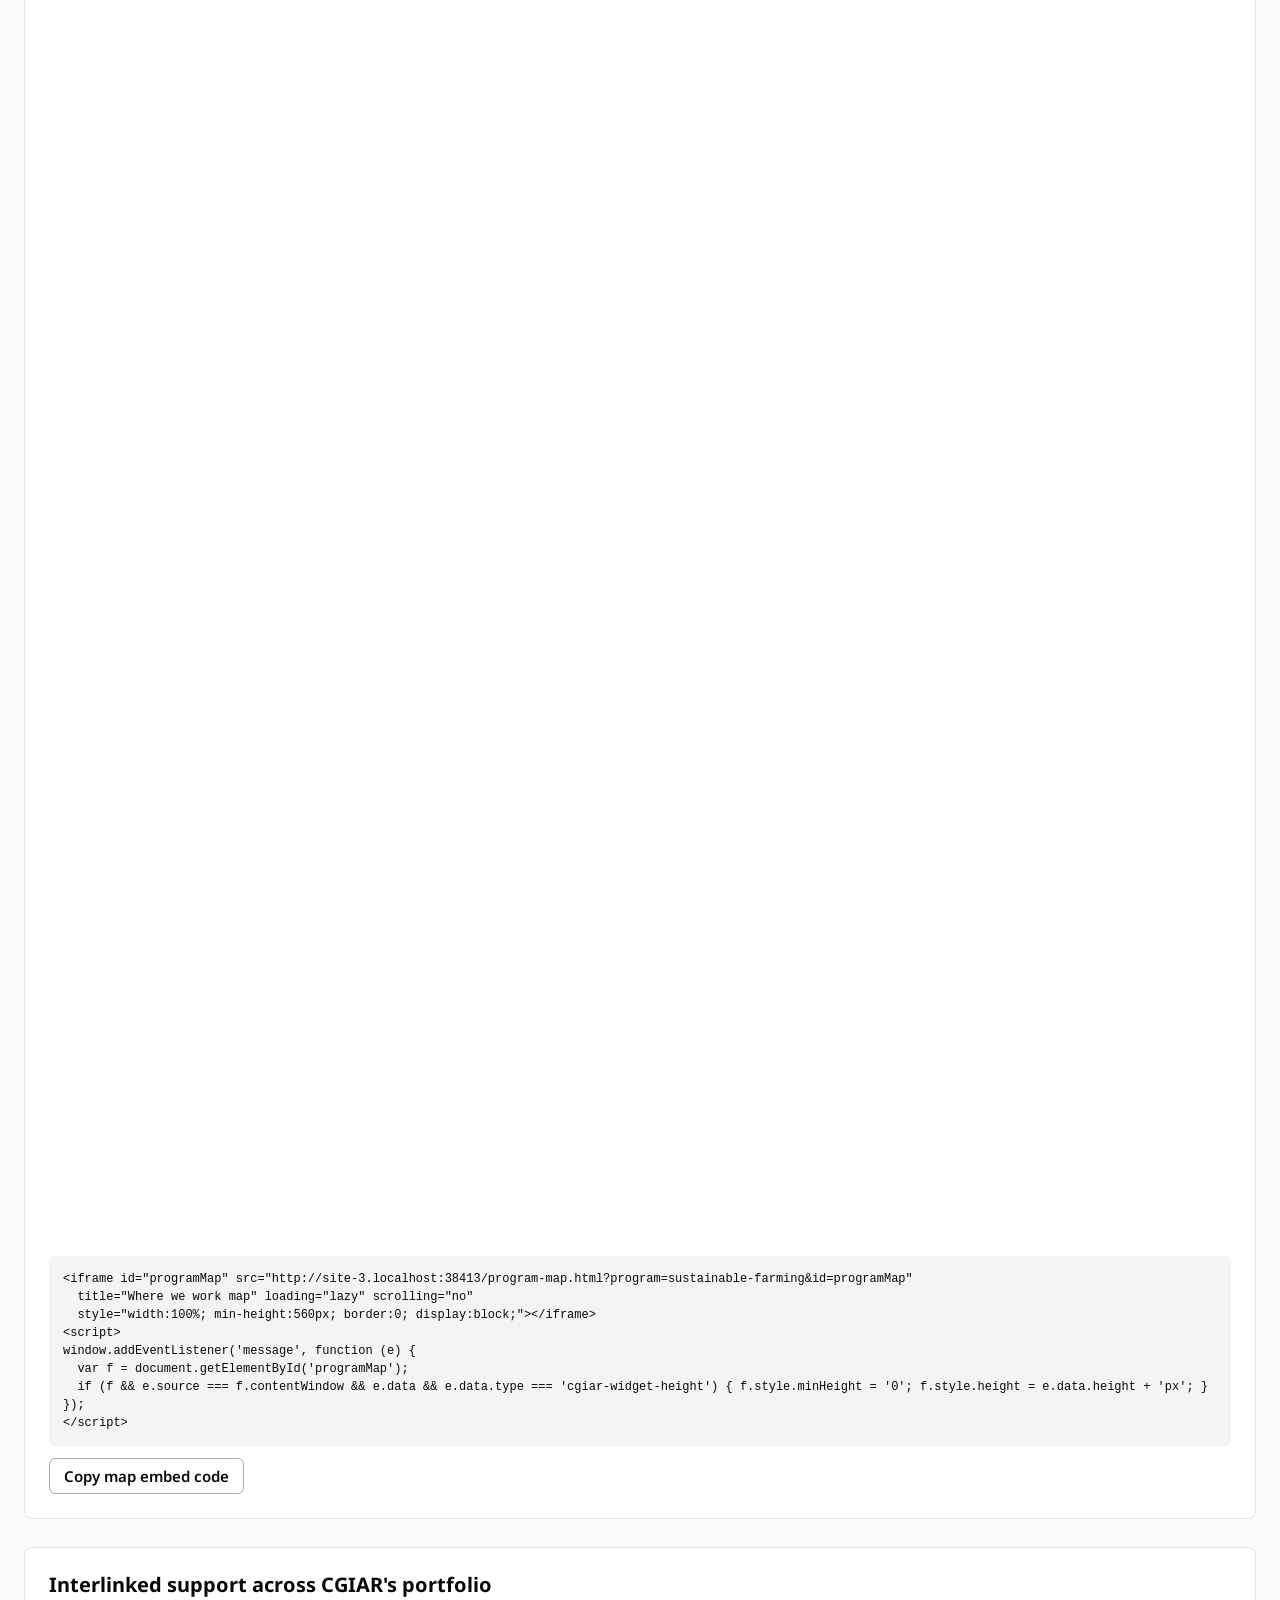
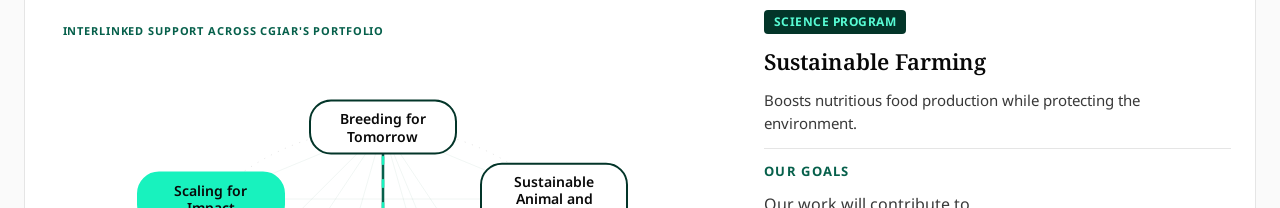
==== commit 5ec79341: "Show each program's Our goals section in the diagram panel The panel reuses the goals widget's marku" ====
--- a/index.html
+++ b/index.html
@@ -5,7 +5,7 @@
 <meta name="viewport" content="width=device-width, initial-scale=1">
 <title>CGIAR program widgets</title>
 <link rel="stylesheet" href="https://fonts.googleapis.com/css2?family=Noto+Sans:wght@400;600;700&family=Noto+Serif:wght@400;600&display=swap">
-<link rel="stylesheet" href="assets/widgets.css?v=2">
+<link rel="stylesheet" href="assets/widgets.css?v=3">
 <style>
   body { background: #fafafa; }
   .demo { max-width: 1280px; margin: 0 auto; padding: 32px 24px 64px; display: flex; flex-direction: column; gap: 28px; }
--- a/assets/widgets.css
+++ b/assets/widgets.css
@@ -127,6 +127,14 @@
 .pd-link { min-height: 32px; padding: 4px 10px; border-radius: 8px; border: 1px solid var(--c-line); background: var(--c-surface-soft); font-weight: 600; font-size: 13px; cursor: pointer; }
 .pd-cta { align-self: flex-start; display: inline-flex; align-items: center; gap: 8px; min-height: 44px; padding: 0 18px; border-radius: 8px; background: var(--c-green-900); color: var(--c-mint-200); font-weight: 700; text-decoration: none; }
 .pd-cta svg { width: 18px; height: 18px; }
+/* "Our goals" inside the diagram panel: reuses the .pg-* section styles, 2 columns to fit the panel. */
+.pd-goals { padding-top: 14px; border-top: 1px solid var(--c-line); }
+.pd-goals .pg-intro { margin-top: 12px; font-size: 16px; }
+.pd-goals .pg-clip { margin-top: 24px; }
+.pd-goals .pg-list { grid-template-columns: repeat(2, 1fr); row-gap: 24px; }
+.pd-goals .pg-fact { font-size: 36px; }
+.pd-goals .pg-headline, .pd-goals .pg-text { margin-top: 12px !important; }
+.pd-goals .pg-headline + .pg-text { margin-top: 6px !important; }
 @media (max-width: 640px) {
   .pd-node { font-size: 10px; line-height: 1.2; max-width: 84px; min-height: 0; padding: 4px 6px; border-width: 1.5px; }
   .pd-node--acc { max-width: 76px; }
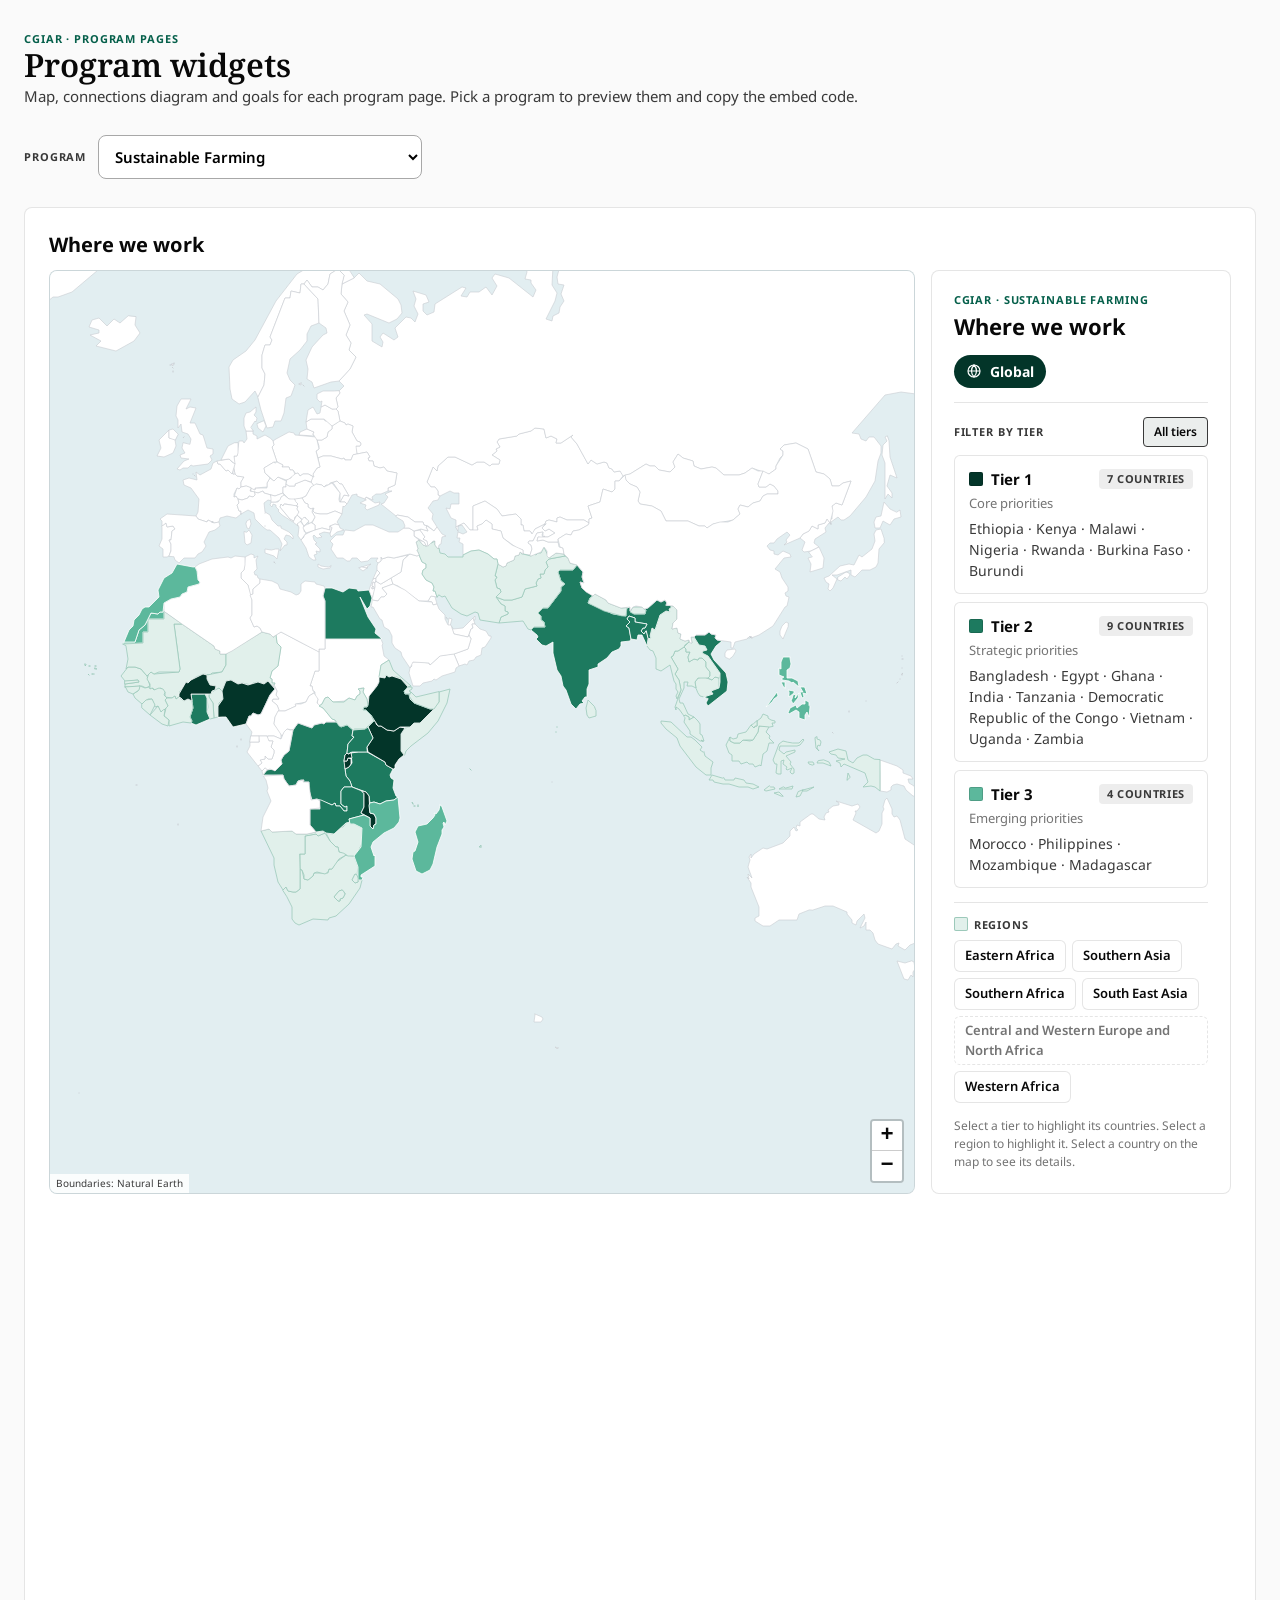
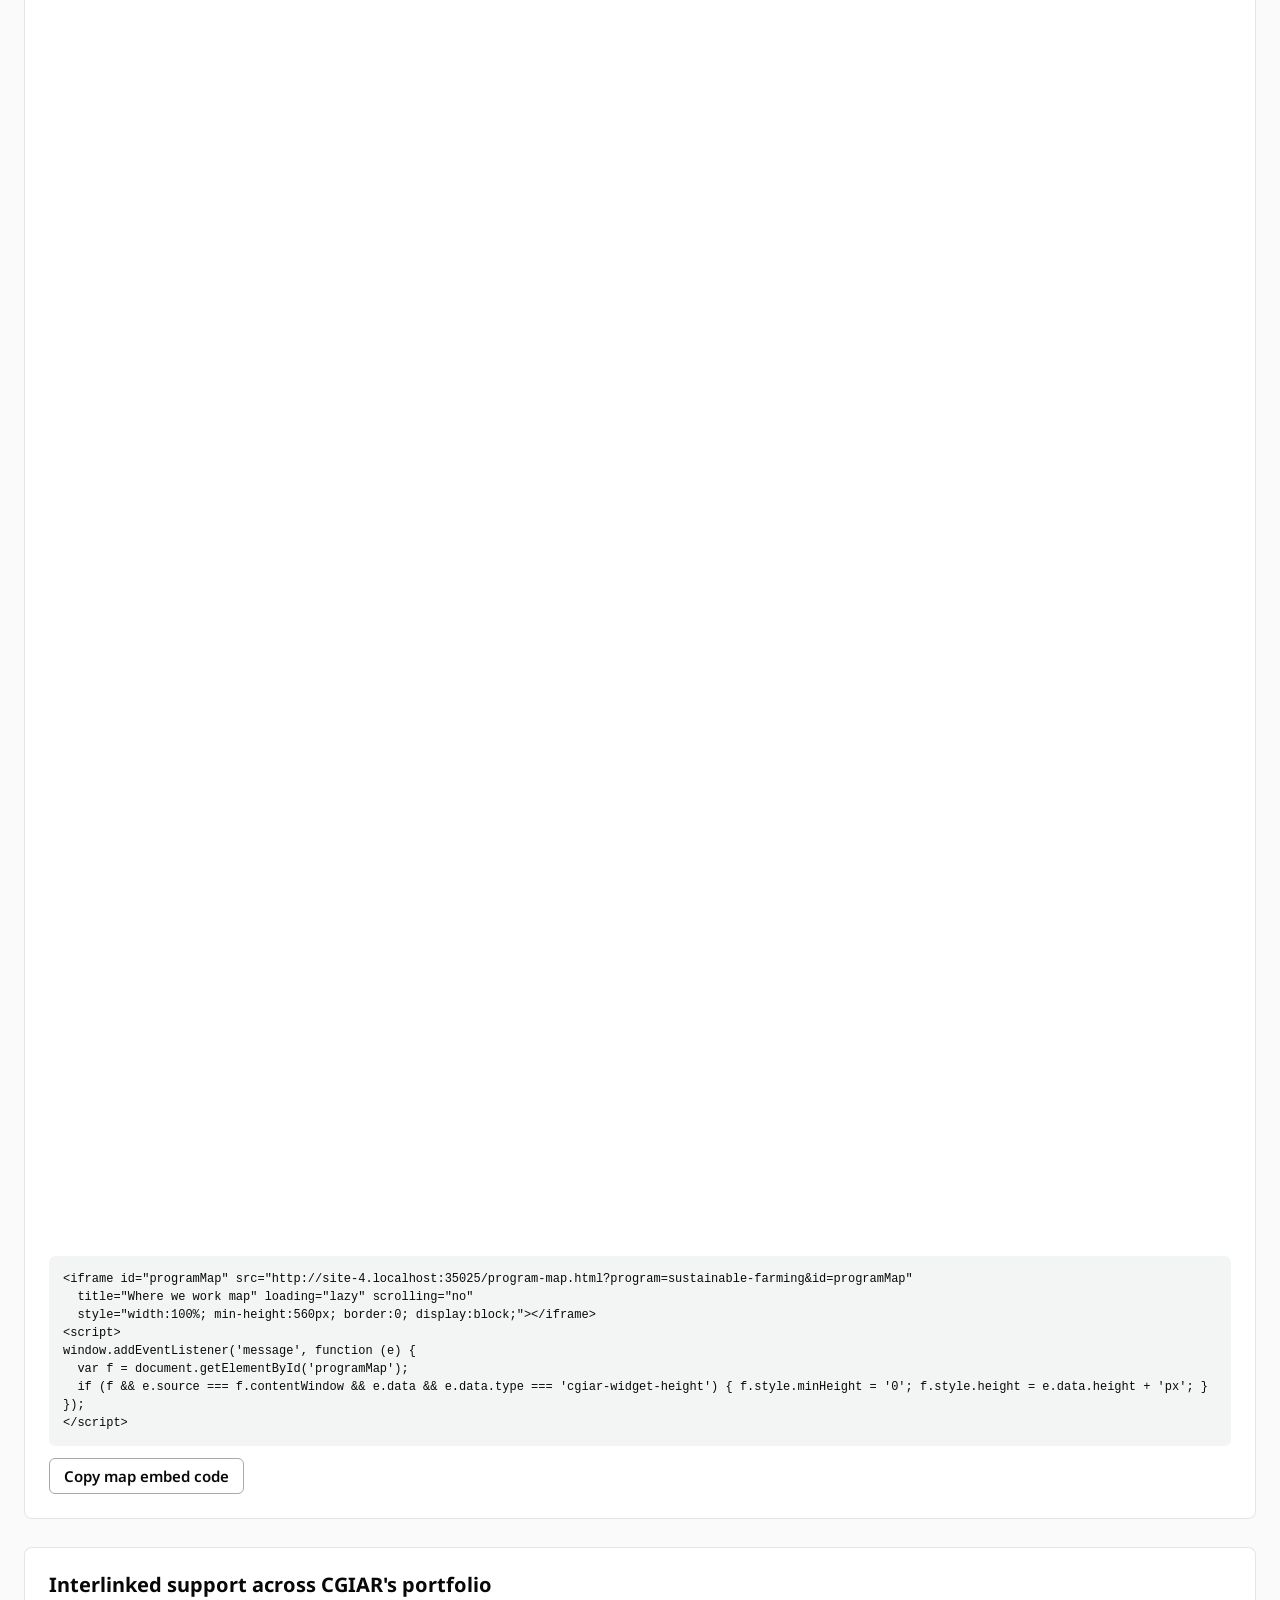
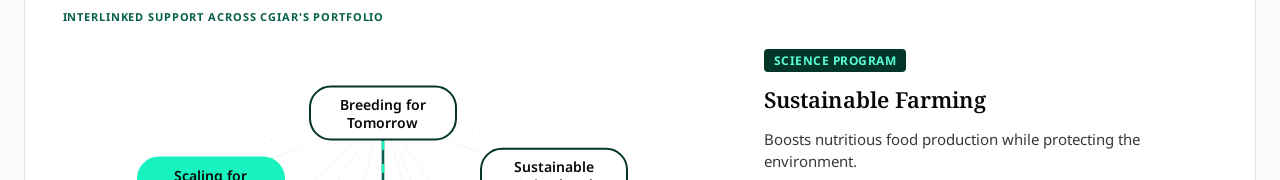
==== commit 8e70e4c0: "Make the goals in the diagram panel a compact box One line per goal with the figure in serif, on a m" ====
--- a/index.html
+++ b/index.html
@@ -5,7 +5,7 @@
 <meta name="viewport" content="width=device-width, initial-scale=1">
 <title>CGIAR program widgets</title>
 <link rel="stylesheet" href="https://fonts.googleapis.com/css2?family=Noto+Sans:wght@400;600;700&family=Noto+Serif:wght@400;600&display=swap">
-<link rel="stylesheet" href="assets/widgets.css?v=3">
+<link rel="stylesheet" href="assets/widgets.css?v=4">
 <style>
   body { background: #fafafa; }
   .demo { max-width: 1280px; margin: 0 auto; padding: 32px 24px 64px; display: flex; flex-direction: column; gap: 28px; }
--- a/assets/widgets.css
+++ b/assets/widgets.css
@@ -127,14 +127,11 @@
 .pd-link { min-height: 32px; padding: 4px 10px; border-radius: 8px; border: 1px solid var(--c-line); background: var(--c-surface-soft); font-weight: 600; font-size: 13px; cursor: pointer; }
 .pd-cta { align-self: flex-start; display: inline-flex; align-items: center; gap: 8px; min-height: 44px; padding: 0 18px; border-radius: 8px; background: var(--c-green-900); color: var(--c-mint-200); font-weight: 700; text-decoration: none; }
 .pd-cta svg { width: 18px; height: 18px; }
-/* "Our goals" inside the diagram panel: reuses the .pg-* section styles, 2 columns to fit the panel. */
-.pd-goals { padding-top: 14px; border-top: 1px solid var(--c-line); }
-.pd-goals .pg-intro { margin-top: 12px; font-size: 16px; }
-.pd-goals .pg-clip { margin-top: 24px; }
-.pd-goals .pg-list { grid-template-columns: repeat(2, 1fr); row-gap: 24px; }
-.pd-goals .pg-fact { font-size: 36px; }
-.pd-goals .pg-headline, .pd-goals .pg-text { margin-top: 12px !important; }
-.pd-goals .pg-headline + .pg-text { margin-top: 6px !important; }
+/* Compact "Our goals" box in the diagram panel. */
+.pd-goals { display: flex; flex-direction: column; gap: 6px; padding: 16px 20px; border-radius: var(--radius); background: var(--c-mint-50); }
+.pd-goals-intro { margin: 0; font-size: 14px; color: var(--c-ink-soft); }
+.pd-goals-list { list-style: none; margin: 4px 0 0; padding: 0; display: flex; flex-direction: column; gap: 8px; font-size: 15px; line-height: 1.4; color: var(--c-ink-soft); }
+.pd-goals-fact { font: 600 20px/1.2 var(--font-serif); color: var(--c-green-900); }
 @media (max-width: 640px) {
   .pd-node { font-size: 10px; line-height: 1.2; max-width: 84px; min-height: 0; padding: 4px 6px; border-width: 1.5px; }
   .pd-node--acc { max-width: 76px; }
